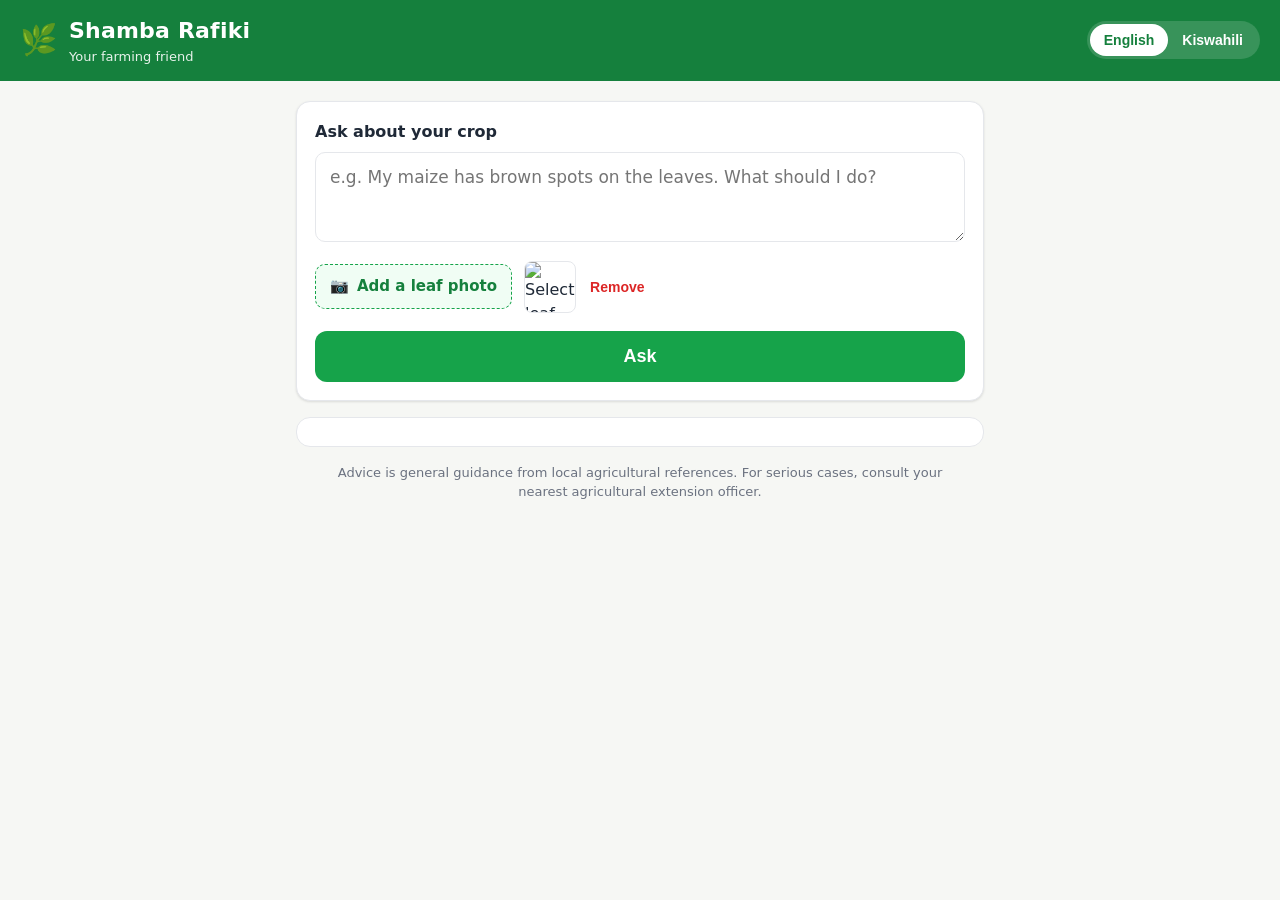
==== frontend/index.html @ a4b56482 "Shamba Rafiki: offline agricultural advisory (RAG + vision) for ADTC 2026" ====
<!DOCTYPE html>
<html lang="en">
  <head>
    <meta charset="utf-8" />
    <meta name="viewport" content="width=device-width, initial-scale=1, viewport-fit=cover" />
    <title>Shamba Rafiki</title>
    <meta
      name="description"
      content="Offline agricultural advice for smallholder farmers."
    />
    <link rel="stylesheet" href="styles.css" />
  </head>
  <body>
    <!--
      Kiosk UI for Shamba Rafiki (Phase 4). A single static page served
      offline by the FastAPI backend at /app. Text questions go to /chat;
      a leaf photo (with optional text) goes to /classify. All UI strings
      carry data-en / data-sw so the language toggle can switch them
      without a reload; the toggle also sets the language sent to the API.
      Behaviour lives in app.js.
    -->
    <header class="topbar">
      <div class="brand">
        <span class="leaf" aria-hidden="true">🌿</span>
        <div>
          <h1>Shamba Rafiki</h1>
          <p class="tagline" data-en="Your farming friend" data-sw="Rafiki wako wa kilimo">
            Your farming friend
          </p>
        </div>
      </div>

      <div class="lang-toggle" role="group" aria-label="Language">
        <button type="button" class="lang-btn is-active" data-lang="en">English</button>
        <button type="button" class="lang-btn" data-lang="sw">Kiswahili</button>
      </div>
    </header>

    <main class="wrap">
      <!-- Ask card -->
      <section class="card ask-card">
        <label
          for="question"
          class="field-label"
          data-en="Ask about your crop"
          data-sw="Uliza kuhusu zao lako"
          >Ask about your crop</label
        >
        <textarea
          id="question"
          class="question-input"
          rows="3"
          data-ph-en="e.g. My maize has brown spots on the leaves. What should I do?"
          data-ph-sw="mf. Mahindi yangu yana madoa ya kahawia kwenye majani. Nifanye nini?"
          placeholder="e.g. My maize has brown spots on the leaves. What should I do?"
        ></textarea>

        <div class="photo-row">
          <label class="photo-btn" for="photo">
            <span aria-hidden="true">📷</span>
            <span data-en="Add a leaf photo" data-sw="Ongeza picha ya jani">Add a leaf photo</span>
          </label>
          <input id="photo" type="file" accept="image/png,image/jpeg" hidden />
          <div id="photo-preview" class="photo-preview" hidden>
            <img id="photo-thumb" alt="Selected leaf photo" />
            <button
              type="button"
              id="photo-clear"
              class="photo-clear"
              aria-label="Remove photo"
              data-en="Remove"
              data-sw="Ondoa"
            >
              Remove
            </button>
          </div>
        </div>

        <button id="ask" type="button" class="ask-btn" data-en="Ask" data-sw="Uliza">Ask</button>
      </section>

      <!-- Status / loading -->
      <div id="status" class="status" hidden aria-live="polite"></div>

      <!-- Answer card -->
      <section id="answer-card" class="card answer-card" hidden>
        <div class="answer-head">
          <h2 data-en="Advice" data-sw="Ushauri">Advice</h2>
          <span id="confidence" class="badge" hidden></span>
        </div>

        <!-- Classification summary (only for photo questions) -->
        <div id="classification" class="classification" hidden></div>

        <p id="answer" class="answer-text"></p>

        <!-- Sources -->
        <div id="sources-wrap" class="sources" hidden>
          <h3 data-en="Based on" data-sw="Imetokana na">Based on</h3>
          <ul id="sources"></ul>
        </div>
      </section>

      <p
        class="disclaimer"
        data-en="Advice is general guidance from local agricultural references. For serious cases, consult your nearest agricultural extension officer."
        data-sw="Ushauri ni mwongozo wa jumla kutoka vyanzo vya kilimo vya eneo lako. Kwa hali mbaya, wasiliana na afisa wa ugani wa kilimo aliye karibu."
      >
        Advice is general guidance from local agricultural references. For serious cases, consult
        your nearest agricultural extension officer.
      </p>
    </main>

    <script src="app.js" defer></script>
  </body>
</html>
---- frontend/styles.css ----
/*
  Shamba Rafiki kiosk UI (Phase 4).
  Deliberately dependency-free (no framework, no web fonts) so the page
  loads instantly and fully offline on the 8 GB kiosk. Large touch
  targets and high contrast for a shared, possibly-outdoor screen.
*/

:root {
  --green-900: #14532d;
  --green-700: #15803d;
  --green-600: #16a34a;
  --green-50: #f0fdf4;
  --amber-500: #d97706;
  --red-600: #dc2626;
  --ink: #1f2937;
  --muted: #6b7280;
  --line: #e5e7eb;
  --card: #ffffff;
  --bg: #f6f7f4;
  --radius: 14px;
  --shadow: 0 1px 3px rgba(0, 0, 0, 0.08), 0 1px 2px rgba(0, 0, 0, 0.04);
}

* {
  box-sizing: border-box;
}

html,
body {
  margin: 0;
  padding: 0;
}

body {
  font-family: system-ui, -apple-system, "Segoe UI", Roboto, sans-serif;
  color: var(--ink);
  background: var(--bg);
  line-height: 1.5;
  -webkit-text-size-adjust: 100%;
}

/* ---- Top bar ---- */
.topbar {
  display: flex;
  align-items: center;
  justify-content: space-between;
  gap: 12px;
  padding: 14px 20px;
  background: var(--green-700);
  color: #fff;
  position: sticky;
  top: 0;
  z-index: 10;
}

.brand {
  display: flex;
  align-items: center;
  gap: 12px;
}

.brand .leaf {
  font-size: 30px;
  line-height: 1;
}

.topbar h1 {
  margin: 0;
  font-size: 22px;
  font-weight: 700;
  letter-spacing: 0.2px;
}

.tagline {
  margin: 0;
  font-size: 13px;
  opacity: 0.9;
}

.lang-toggle {
  display: inline-flex;
  background: rgba(255, 255, 255, 0.15);
  border-radius: 999px;
  padding: 3px;
}

.lang-btn {
  border: 0;
  background: transparent;
  color: #fff;
  padding: 8px 14px;
  border-radius: 999px;
  font-size: 14px;
  font-weight: 600;
  cursor: pointer;
}

.lang-btn.is-active {
  background: #fff;
  color: var(--green-700);
}

/* ---- Layout ---- */
.wrap {
  max-width: 720px;
  margin: 0 auto;
  padding: 20px 16px 48px;
}

.card {
  background: var(--card);
  border: 1px solid var(--line);
  border-radius: var(--radius);
  box-shadow: var(--shadow);
  padding: 18px;
  margin-bottom: 16px;
}

.field-label {
  display: block;
  font-weight: 700;
  font-size: 16px;
  margin-bottom: 8px;
}

.question-input {
  width: 100%;
  border: 1px solid var(--line);
  border-radius: 10px;
  padding: 14px;
  font-size: 17px;
  font-family: inherit;
  resize: vertical;
  min-height: 84px;
}

.question-input:focus {
  outline: 2px solid var(--green-600);
  border-color: var(--green-600);
}

/* ---- Photo ---- */
.photo-row {
  display: flex;
  align-items: center;
  gap: 12px;
  margin: 12px 0 4px;
  flex-wrap: wrap;
}

.photo-btn {
  display: inline-flex;
  align-items: center;
  gap: 8px;
  border: 1.5px dashed var(--green-600);
  color: var(--green-700);
  background: var(--green-50);
  padding: 10px 14px;
  border-radius: 10px;
  font-weight: 600;
  font-size: 15px;
  cursor: pointer;
}

.photo-preview {
  display: inline-flex;
  align-items: center;
  gap: 8px;
}

.photo-preview img {
  width: 52px;
  height: 52px;
  object-fit: cover;
  border-radius: 8px;
  border: 1px solid var(--line);
}

.photo-clear {
  border: 0;
  background: transparent;
  color: var(--red-600);
  font-weight: 600;
  cursor: pointer;
  font-size: 14px;
}

/* ---- Ask button ---- */
.ask-btn {
  margin-top: 14px;
  width: 100%;
  border: 0;
  background: var(--green-600);
  color: #fff;
  font-size: 18px;
  font-weight: 700;
  padding: 15px;
  border-radius: 12px;
  cursor: pointer;
  transition: background 0.15s ease;
}

.ask-btn:hover {
  background: var(--green-700);
}

.ask-btn:disabled {
  background: #9ca3af;
  cursor: progress;
}

/* ---- Status ---- */
.status {
  display: flex;
  align-items: center;
  gap: 10px;
  padding: 14px 18px;
  margin-bottom: 16px;
  border-radius: var(--radius);
  background: #fff;
  border: 1px solid var(--line);
  font-weight: 600;
  color: var(--muted);
}

.status.is-error {
  border-color: #fecaca;
  background: #fef2f2;
  color: var(--red-600);
}

.spinner {
  width: 18px;
  height: 18px;
  border: 3px solid var(--line);
  border-top-color: var(--green-600);
  border-radius: 50%;
  animation: spin 0.8s linear infinite;
}

@keyframes spin {
  to {
    transform: rotate(360deg);
  }
}

/* ---- Answer ---- */
.answer-head {
  display: flex;
  align-items: center;
  justify-content: space-between;
  gap: 10px;
  margin-bottom: 8px;
}

.answer-head h2 {
  margin: 0;
  font-size: 19px;
  color: var(--green-900);
}

.answer-text {
  font-size: 17px;
  white-space: pre-wrap;
  margin: 8px 0 0;
}

.badge {
  font-size: 12px;
  font-weight: 700;
  text-transform: uppercase;
  letter-spacing: 0.4px;
  padding: 4px 10px;
  border-radius: 999px;
  color: #fff;
  background: var(--muted);
}

.badge.is-high {
  background: var(--green-600);
}
.badge.is-medium {
  background: var(--amber-500);
}
.badge.is-low {
  background: var(--red-600);
}

/* ---- Classification ---- */
.classification {
  background: var(--green-50);
  border: 1px solid #bbf7d0;
  border-radius: 10px;
  padding: 12px 14px;
  margin-bottom: 12px;
  font-size: 15px;
}

.classification .dx {
  font-weight: 700;
  color: var(--green-900);
}

.classification .alts {
  color: var(--muted);
  font-size: 13px;
  margin-top: 4px;
}

/* ---- Sources ---- */
.sources {
  margin-top: 16px;
  border-top: 1px solid var(--line);
  padding-top: 12px;
}

.sources h3 {
  margin: 0 0 8px;
  font-size: 14px;
  text-transform: uppercase;
  letter-spacing: 0.4px;
  color: var(--muted);
}

.sources ul {
  margin: 0;
  padding: 0;
  list-style: none;
  display: grid;
  gap: 6px;
}

.sources li {
  font-size: 14px;
  color: var(--ink);
  background: #fafafa;
  border: 1px solid var(--line);
  border-radius: 8px;
  padding: 8px 10px;
}

.sources .score {
  color: var(--muted);
  font-size: 12px;
}

/* ---- Disclaimer ---- */
.disclaimer {
  font-size: 13px;
  color: var(--muted);
  text-align: center;
  margin: 8px auto 0;
  max-width: 620px;
}

@media (max-width: 480px) {
  .topbar h1 {
    font-size: 19px;
  }
  .tagline {
    display: none;
  }
}
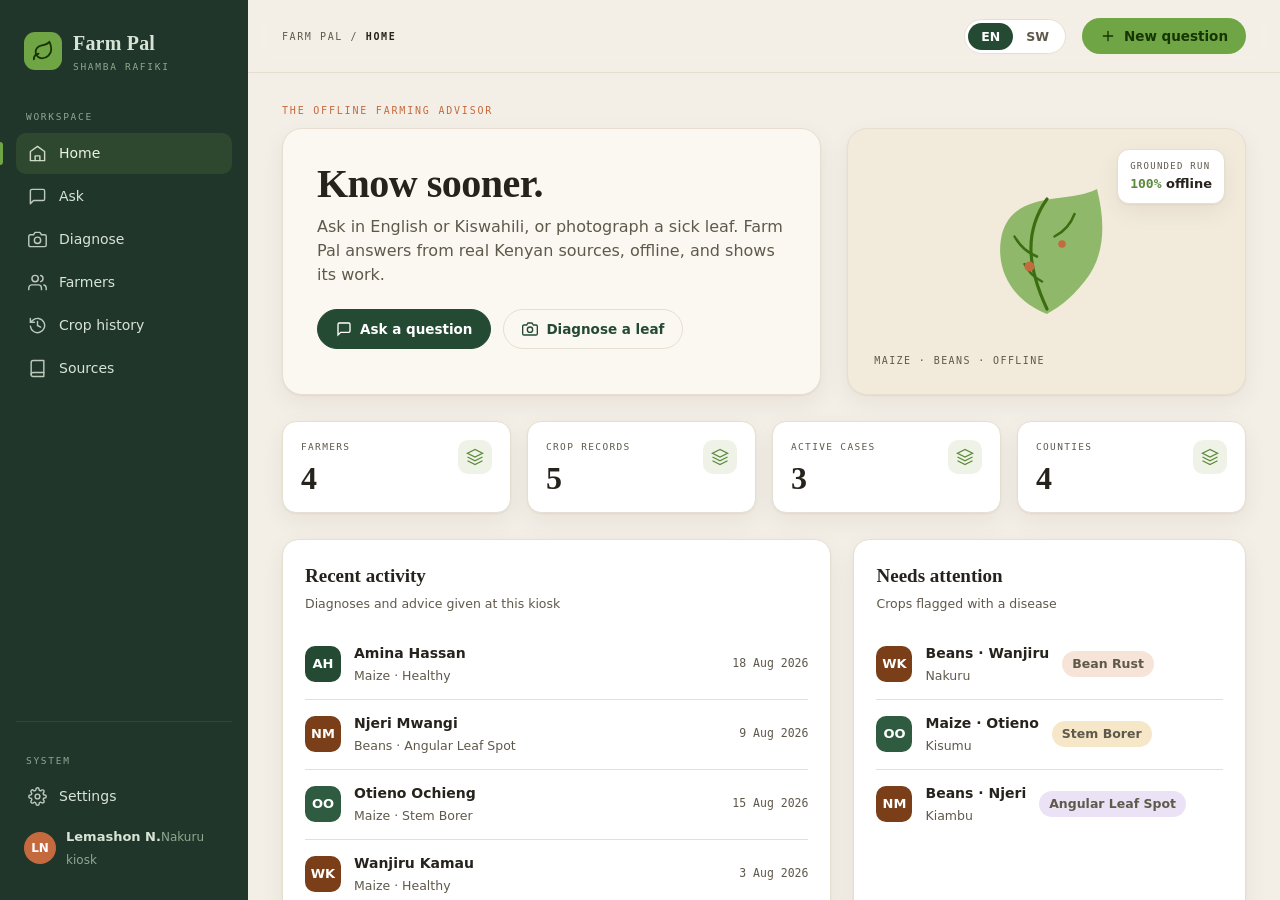
==== commit c701a0f2: "Farm Pal: modern kiosk UI, offline Swahili translation, fixes, report and metadata" ====
--- a/frontend/index.html
+++ b/frontend/index.html
@@ -1,116 +1,225 @@
 <!DOCTYPE html>
 <html lang="en">
-  <head>
-    <meta charset="utf-8" />
-    <meta name="viewport" content="width=device-width, initial-scale=1, viewport-fit=cover" />
-    <title>Shamba Rafiki</title>
-    <meta
-      name="description"
-      content="Offline agricultural advice for smallholder farmers."
-    />
-    <link rel="stylesheet" href="styles.css" />
-  </head>
-  <body>
-    <!--
-      Kiosk UI for Shamba Rafiki (Phase 4). A single static page served
-      offline by the FastAPI backend at /app. Text questions go to /chat;
-      a leaf photo (with optional text) goes to /classify. All UI strings
-      carry data-en / data-sw so the language toggle can switch them
-      without a reload; the toggle also sets the language sent to the API.
-      Behaviour lives in app.js.
-    -->
-    <header class="topbar">
-      <div class="brand">
-        <span class="leaf" aria-hidden="true">🌿</span>
+<head>
+<meta charset="utf-8" />
+<meta name="viewport" content="width=device-width, initial-scale=1" />
+<title>Farm Pal</title>
+<link rel="stylesheet" href="styles.css" />
+</head>
+<body>
+<div class="app">
+  <aside class="side">
+    <div class="brand">
+      <div class="logo"><svg viewBox="0 0 24 24" fill="none" stroke="#173404" stroke-width="2" stroke-linecap="round" stroke-linejoin="round"><path d="M11 20A7 7 0 0 1 9.8 6.1C15.5 5 17 4.48 19 2c1 2 2 4.18 2 8 0 5.5-4.78 10-10 10Z"/><path d="M2 21c0-3 1.85-5.36 5.08-6"/></svg></div>
+      <div><b>Farm Pal</b><small>Shamba Rafiki</small></div>
+    </div>
+    <div class="nav-label" data-en="Workspace" data-sw="Eneo kazi">Workspace</div>
+    <nav class="nav" id="nav">
+      <a data-page="home" class="active"><svg viewBox="0 0 24 24" fill="none" stroke="currentColor" stroke-width="1.8" stroke-linecap="round" stroke-linejoin="round"><path d="M3 9.5 12 3l9 6.5V21H3z"/><path d="M9 21v-6h6v6"/></svg><span data-en="Home" data-sw="Nyumbani">Home</span></a>
+      <a data-page="ask"><svg viewBox="0 0 24 24" fill="none" stroke="currentColor" stroke-width="1.8" stroke-linecap="round" stroke-linejoin="round"><path d="M21 15a2 2 0 0 1-2 2H7l-4 4V5a2 2 0 0 1 2-2h14a2 2 0 0 1 2 2z"/></svg><span data-en="Ask" data-sw="Uliza">Ask</span></a>
+      <a data-page="diagnose"><svg viewBox="0 0 24 24" fill="none" stroke="currentColor" stroke-width="1.8" stroke-linecap="round" stroke-linejoin="round"><path d="M23 19a2 2 0 0 1-2 2H3a2 2 0 0 1-2-2V8a2 2 0 0 1 2-2h4l2-3h6l2 3h4a2 2 0 0 1 2 2z"/><circle cx="12" cy="13" r="4"/></svg><span data-en="Diagnose" data-sw="Tambua">Diagnose</span></a>
+      <a data-page="farmers"><svg viewBox="0 0 24 24" fill="none" stroke="currentColor" stroke-width="1.8" stroke-linecap="round" stroke-linejoin="round"><path d="M17 21v-2a4 4 0 0 0-4-4H5a4 4 0 0 0-4 4v2"/><circle cx="9" cy="7" r="4"/><path d="M23 21v-2a4 4 0 0 0-3-3.87M16 3.13a4 4 0 0 1 0 7.75"/></svg><span data-en="Farmers" data-sw="Wakulima">Farmers</span></a>
+      <a data-page="history"><svg viewBox="0 0 24 24" fill="none" stroke="currentColor" stroke-width="1.8" stroke-linecap="round" stroke-linejoin="round"><path d="M3 3v5h5"/><path d="M3.05 13A9 9 0 1 0 6 5.3L3 8"/><path d="M12 7v5l4 2"/></svg><span data-en="Crop history" data-sw="Historia ya mazao">Crop history</span></a>
+      <a data-page="sources"><svg viewBox="0 0 24 24" fill="none" stroke="currentColor" stroke-width="1.8" stroke-linecap="round" stroke-linejoin="round"><path d="M4 19.5A2.5 2.5 0 0 1 6.5 17H20"/><path d="M6.5 2H20v20H6.5A2.5 2.5 0 0 1 4 19.5v-15A2.5 2.5 0 0 1 6.5 2z"/></svg><span data-en="Sources" data-sw="Marejeo">Sources</span></a>
+    </nav>
+    <div class="side-foot">
+      <div class="nav-label" data-en="System" data-sw="Mfumo">System</div>
+      <nav class="nav">
+        <a data-page="settings"><svg viewBox="0 0 24 24" fill="none" stroke="currentColor" stroke-width="1.8" stroke-linecap="round" stroke-linejoin="round"><circle cx="12" cy="12" r="3"/><path d="M19.4 15a1.65 1.65 0 0 0 .33 1.82l.06.06a2 2 0 1 1-2.83 2.83l-.06-.06a1.65 1.65 0 0 0-1.82-.33 1.65 1.65 0 0 0-1 1.51V21a2 2 0 0 1-4 0v-.09A1.65 1.65 0 0 0 9 19.4a1.65 1.65 0 0 0-1.82.33l-.06.06a2 2 0 1 1-2.83-2.83l.06-.06a1.65 1.65 0 0 0 .33-1.82 1.65 1.65 0 0 0-1.51-1H3a2 2 0 0 1 0-4h.09A1.65 1.65 0 0 0 4.6 9a1.65 1.65 0 0 0-.33-1.82l-.06-.06a2 2 0 1 1 2.83-2.83l.06.06a1.65 1.65 0 0 0 1.82.33H9a1.65 1.65 0 0 0 1-1.51V3a2 2 0 0 1 4 0v.09a1.65 1.65 0 0 0 1 1.51 1.65 1.65 0 0 0 1.82-.33l.06-.06a2 2 0 1 1 2.83 2.83l-.06.06a1.65 1.65 0 0 0-.33 1.82V9a1.65 1.65 0 0 0 1.51 1H21a2 2 0 0 1 0 4h-.09a1.65 1.65 0 0 0-1.51 1z"/></svg><span data-en="Settings" data-sw="Mipangilio">Settings</span></a>
+      </nav>
+      <div class="userchip"><div class="av">LN</div><div><b style="font-size:13px">Lemashon N.</b><small>Nakuru kiosk</small></div></div>
+    </div>
+  </aside>
+
+  <main class="main">
+    <div class="topbar">
+      <div class="crumb">Farm Pal / <b id="crumb" data-en="Home" data-sw="Nyumbani">Home</b></div>
+      <div class="langtog">
+        <button class="lang-btn is-active" data-lang="en">EN</button>
+        <button class="lang-btn" data-lang="sw">SW</button>
+      </div>
+      <button class="cta" data-go="ask"><svg viewBox="0 0 24 24" fill="none" stroke="currentColor" stroke-width="2" stroke-linecap="round"><path d="M12 5v14M5 12h14"/></svg><span data-en="New question" data-sw="Swali jipya">New question</span></button>
+    </div>
+
+    <!-- HOME -->
+    <section class="page" data-p="home">
+      <p class="eyebrow" data-en="The offline farming advisor" data-sw="Mshauri wa kilimo asiye na mtandao">The offline farming advisor</p>
+      <div class="hero">
+        <div class="hero-card">
+          <h1 class="disp" data-en="Know sooner." data-sw="Jua mapema.">Know sooner.</h1>
+          <p class="sub" data-en="Ask in English or Kiswahili, or photograph a sick leaf. Farm Pal answers from real Kenyan sources, offline, and shows its work." data-sw="Uliza kwa Kiingereza au Kiswahili, au piga picha ya jani lenye ugonjwa. Farm Pal hujibu kutoka vyanzo halisi vya Kenya, bila mtandao.">Ask in English or Kiswahili, or photograph a sick leaf. Farm Pal answers from real Kenyan sources, offline, and shows its work.</p>
+          <div class="hero-actions">
+            <button class="btn" data-go="ask"><svg viewBox="0 0 24 24" fill="none" stroke="currentColor" stroke-width="2" stroke-linecap="round"><path d="M21 15a2 2 0 0 1-2 2H7l-4 4V5a2 2 0 0 1 2-2h14a2 2 0 0 1 2 2z"/></svg><span data-en="Ask a question" data-sw="Uliza swali">Ask a question</span></button>
+            <button class="btn ghost" data-go="diagnose"><svg viewBox="0 0 24 24" fill="none" stroke="currentColor" stroke-width="2" stroke-linecap="round"><path d="M23 19a2 2 0 0 1-2 2H3a2 2 0 0 1-2-2V8a2 2 0 0 1 2-2h4l2-3h6l2 3h4a2 2 0 0 1 2 2z"/><circle cx="12" cy="13" r="4"/></svg><span data-en="Diagnose a leaf" data-sw="Tambua jani">Diagnose a leaf</span></button>
+          </div>
+        </div>
+        <div class="hero-visual">
+          <div class="leaf-badge"><div class="k" data-en="Grounded run" data-sw="Jibu lenye vyanzo">Grounded run</div><div class="v"><span class="pass">100%</span> offline</div></div>
+          <div class="leafart">
+            <svg viewBox="0 0 120 120" fill="none"><path d="M60 108C30 96 18 70 24 44 34 8 78 20 100 8c6 24 8 52-10 74-12 15-20 20-30 26Z" fill="#8FB86A"/><path d="M60 104C46 74 40 44 60 16" stroke="#3B6D11" stroke-width="2.5" stroke-linecap="round"/><path d="M52 62c-8-3-14-9-18-16M66 46c8-4 13-10 16-18M56 82c-6-3-11-8-14-14" stroke="#3B6D11" stroke-width="2" stroke-linecap="round"/><circle cx="46" cy="70" r="4" fill="#C56A3E"/><circle cx="72" cy="52" r="3" fill="#C56A3E"/></svg>
+          </div>
+          <div style="font-family:var(--mono);font-size:10px;letter-spacing:.14em;text-transform:uppercase;color:var(--ink-soft)">Maize · beans · offline</div>
+        </div>
+      </div>
+
+      <div class="stats" id="stats"></div>
+
+      <div class="grid2">
+        <div class="panelcard">
+          <h3 data-en="Recent activity" data-sw="Shughuli za hivi karibuni">Recent activity</h3>
+          <p class="meta" data-en="Diagnoses and advice given at this kiosk" data-sw="Utambuzi na ushauri uliotolewa hapa">Diagnoses and advice given at this kiosk</p>
+          <div class="feed" id="feed"></div>
+        </div>
+        <div class="panelcard">
+          <h3 data-en="Needs attention" data-sw="Zinahitaji hatua">Needs attention</h3>
+          <p class="meta" data-en="Crops flagged with a disease" data-sw="Mazao yenye ugonjwa">Crops flagged with a disease</p>
+          <div class="feed" id="attn"></div>
+        </div>
+      </div>
+    </section>
+
+    <!-- ASK -->
+    <section class="page" data-p="ask" hidden>
+      <p class="eyebrow" data-en="Ask Farm Pal" data-sw="Uliza Farm Pal">Ask Farm Pal</p>
+      <h1 class="disp" data-en="What's troubling your crop?" data-sw="Ni nini kinachosumbua zao lako?">What's troubling your crop?</h1>
+      <p class="sub" data-en="Type a question. Every answer is drawn from local reference material and cites its sources." data-sw="Andika swali. Kila jibu hutoka kwenye marejeo ya eneo na huonyesha vyanzo vyake.">Type a question. Every answer is drawn from local reference material and cites its sources.</p>
+      <div class="ask-wrap">
+        <div class="composer">
+          <textarea id="q" data-ph-en="e.g. How do I control stem borer in my maize without expensive pesticides?" data-ph-sw="mf. Ninawezaje kudhibiti wadudu wanaotoboa shina la mahindi?" placeholder="e.g. How do I control stem borer in my maize without expensive pesticides?"></textarea>
+          <div class="bar">
+            <button class="chip" data-fill="How do I control stem borer in my maize without expensive pesticides?"><svg viewBox="0 0 24 24" fill="none" stroke="currentColor" stroke-width="2"><path d="M12 2 2 7l10 5 10-5z"/></svg>Stem borer</button>
+            <button class="chip" data-fill="How do I control rust on my beans?"><svg viewBox="0 0 24 24" fill="none" stroke="currentColor" stroke-width="2"><circle cx="12" cy="12" r="9"/></svg>Bean rust</button>
+            <button class="chip" data-fill="How do I manage armyworm attacking my maize?"><svg viewBox="0 0 24 24" fill="none" stroke="currentColor" stroke-width="2"><path d="M8 2v4M16 2v4M3 10h18"/></svg>Armyworm</button>
+            <button class="btn" style="margin-left:auto" id="askbtn"><svg viewBox="0 0 24 24" fill="none" stroke="currentColor" stroke-width="2" stroke-linecap="round"><path d="M22 2 11 13M22 2l-7 20-4-9-9-4z"/></svg><span data-en="Ask" data-sw="Uliza">Ask</span></button>
+          </div>
+        </div>
+        <div class="status" id="askStatus" hidden></div>
+        <div class="answer" id="ans" hidden>
+          <div class="head"><span class="badge" id="ansConf" hidden></span><span class="t" data-en="Grounded advice" data-sw="Ushauri wenye vyanzo">Grounded advice</span></div>
+          <div class="body" id="ansbody"></div>
+          <div class="caveat" id="ansCaveat" hidden><svg viewBox="0 0 24 24" fill="none" stroke="currentColor" stroke-width="2"><path d="M10.29 3.86 1.82 18a2 2 0 0 0 1.71 3h16.94a2 2 0 0 0 1.71-3L13.71 3.86a2 2 0 0 0-3.42 0z"/><path d="M12 9v4M12 17h.01"/></svg><span data-en="Confirm with a local extension officer before using any product." data-sw="Thibitisha na afisa wa ugani kabla ya kutumia dawa yoyote.">Confirm with a local extension officer before using any product.</span></div>
+          <div class="sources" id="srcWrap" hidden>
+            <div class="lab" data-en="Based on" data-sw="Kutoka">Based on</div>
+            <div id="srcList"></div>
+          </div>
+        </div>
+      </div>
+    </section>
+
+    <!-- DIAGNOSE -->
+    <section class="page" data-p="diagnose" hidden>
+      <p class="eyebrow" data-en="Photo diagnosis" data-sw="Utambuzi wa picha">Photo diagnosis</p>
+      <h1 class="disp" data-en="Show me the leaf." data-sw="Nionyeshe jani.">Show me the leaf.</h1>
+      <p class="sub" data-en="Upload a photo of an affected leaf. The vision model names the crop and disease, then pulls the matching guidance." data-sw="Pakia picha ya jani lililoathirika. Modeli hutambua zao na ugonjwa, kisha hutoa mwongozo.">Upload a photo of an affected leaf. The vision model names the crop and disease, then pulls the matching guidance.</p>
+      <div class="diag">
         <div>
-          <h1>Shamba Rafiki</h1>
-          <p class="tagline" data-en="Your farming friend" data-sw="Rafiki wako wa kilimo">
-            Your farming friend
-          </p>
-        </div>
-      </div>
-
-      <div class="lang-toggle" role="group" aria-label="Language">
-        <button type="button" class="lang-btn is-active" data-lang="en">English</button>
-        <button type="button" class="lang-btn" data-lang="sw">Kiswahili</button>
-      </div>
-    </header>
-
-    <main class="wrap">
-      <!-- Ask card -->
-      <section class="card ask-card">
-        <label
-          for="question"
-          class="field-label"
-          data-en="Ask about your crop"
-          data-sw="Uliza kuhusu zao lako"
-          >Ask about your crop</label
-        >
-        <textarea
-          id="question"
-          class="question-input"
-          rows="3"
-          data-ph-en="e.g. My maize has brown spots on the leaves. What should I do?"
-          data-ph-sw="mf. Mahindi yangu yana madoa ya kahawia kwenye majani. Nifanye nini?"
-          placeholder="e.g. My maize has brown spots on the leaves. What should I do?"
-        ></textarea>
-
-        <div class="photo-row">
-          <label class="photo-btn" for="photo">
-            <span aria-hidden="true">📷</span>
-            <span data-en="Add a leaf photo" data-sw="Ongeza picha ya jani">Add a leaf photo</span>
-          </label>
-          <input id="photo" type="file" accept="image/png,image/jpeg" hidden />
-          <div id="photo-preview" class="photo-preview" hidden>
-            <img id="photo-thumb" alt="Selected leaf photo" />
-            <button
-              type="button"
-              id="photo-clear"
-              class="photo-clear"
-              aria-label="Remove photo"
-              data-en="Remove"
-              data-sw="Ondoa"
-            >
-              Remove
-            </button>
-          </div>
-        </div>
-
-        <button id="ask" type="button" class="ask-btn" data-en="Ask" data-sw="Uliza">Ask</button>
-      </section>
-
-      <!-- Status / loading -->
-      <div id="status" class="status" hidden aria-live="polite"></div>
-
-      <!-- Answer card -->
-      <section id="answer-card" class="card answer-card" hidden>
-        <div class="answer-head">
-          <h2 data-en="Advice" data-sw="Ushauri">Advice</h2>
-          <span id="confidence" class="badge" hidden></span>
-        </div>
-
-        <!-- Classification summary (only for photo questions) -->
-        <div id="classification" class="classification" hidden></div>
-
-        <p id="answer" class="answer-text"></p>
-
-        <!-- Sources -->
-        <div id="sources-wrap" class="sources" hidden>
-          <h3 data-en="Based on" data-sw="Imetokana na">Based on</h3>
-          <ul id="sources"></ul>
-        </div>
-      </section>
-
-      <p
-        class="disclaimer"
-        data-en="Advice is general guidance from local agricultural references. For serious cases, consult your nearest agricultural extension officer."
-        data-sw="Ushauri ni mwongozo wa jumla kutoka vyanzo vya kilimo vya eneo lako. Kwa hali mbaya, wasiliana na afisa wa ugani wa kilimo aliye karibu."
-      >
-        Advice is general guidance from local agricultural references. For serious cases, consult
-        your nearest agricultural extension officer.
-      </p>
-    </main>
-
-    <script src="app.js" defer></script>
-  </body>
+          <div class="drop" id="drop">
+            <div class="ico"><svg viewBox="0 0 24 24" fill="none" stroke="currentColor" stroke-width="1.8" stroke-linecap="round" stroke-linejoin="round"><path d="M21 15v4a2 2 0 0 1-2 2H5a2 2 0 0 1-2-2v-4"/><path d="M17 8l-5-5-5 5M12 3v12"/></svg></div>
+            <b data-en="Drop a leaf photo" data-sw="Weka picha ya jani">Drop a leaf photo</b>
+            <p data-en="or tap to use the kiosk camera" data-sw="au gusa kutumia kamera">or tap to use the kiosk camera</p>
+          </div>
+          <input type="file" id="photo" accept="image/*" hidden />
+          <button class="btn" style="width:100%;margin-top:14px;justify-content:center" id="analyze"><svg viewBox="0 0 24 24" fill="none" stroke="currentColor" stroke-width="2"><circle cx="11" cy="11" r="8"/><path d="m21 21-4.3-4.3"/></svg><span data-en="Analyze photo" data-sw="Chambua picha">Analyze photo</span></button>
+          <div class="status" id="dxStatus" hidden></div>
+        </div>
+        <div class="dx dim" id="dx">
+          <div class="top"><span class="big" data-en="Awaiting photo" data-sw="Inasubiri picha">Awaiting photo</span></div>
+          <div class="rows" id="dxRows">
+            <div class="r"><span class="k" data-en="Crop" data-sw="Zao">Crop</span><span>—</span></div>
+            <div class="r"><span class="k" data-en="Condition" data-sw="Hali">Condition</span><span>—</span></div>
+            <div class="r"><span class="k" data-en="Confidence" data-sw="Uhakika">Confidence</span><div class="conf-meter"><i id="cbar"></i></div></div>
+          </div>
+        </div>
+      </div>
+    </section>
+
+    <!-- FARMERS -->
+    <section class="page" data-p="farmers" hidden>
+      <p class="eyebrow" data-en="Farmer profiles" data-sw="Wasifu wa wakulima">Farmer profiles</p>
+      <h1 class="disp" data-en="The farmers you serve." data-sw="Wakulima unaowahudumia.">The farmers you serve.</h1>
+      <p class="sub" data-en="Each profile keeps a farmer's crops, growth stages, diagnoses, and the next action to take." data-sw="Kila wasifu huhifadhi mazao, hatua za ukuaji, utambuzi, na hatua inayofuata.">Each profile keeps a farmer's crops, growth stages, diagnoses, and the next action to take.</p>
+      <div style="margin:0 0 20px"><button class="btn" id="addFarmer"><svg viewBox="0 0 24 24" fill="none" stroke="currentColor" stroke-width="2" stroke-linecap="round"><path d="M12 5v14M5 12h14"/></svg><span data-en="New farmer" data-sw="Mkulima mpya">New farmer</span></button></div>
+      <div class="farmgrid" id="farmgrid"></div>
+    </section>
+
+    <!-- PROFILE -->
+    <section class="page" data-p="profile" hidden>
+      <button class="backlink" data-go="farmers"><svg viewBox="0 0 24 24" fill="none" stroke="currentColor" stroke-width="2"><path d="M19 12H5M12 19l-7-7 7-7"/></svg><span data-en="All farmers" data-sw="Wakulima wote">All farmers</span></button>
+      <div id="profbody"></div>
+    </section>
+
+    <!-- CROP HISTORY -->
+    <section class="page" data-p="history" hidden>
+      <p class="eyebrow" data-en="Crop history" data-sw="Historia ya mazao">Crop history</p>
+      <h1 class="disp" data-en="Every crop, every stage." data-sw="Kila zao, kila hatua.">Every crop, every stage.</h1>
+      <p class="sub" data-en="A running record across all farmers: crop, growth stage, disease found, and the guidance given." data-sw="Rekodi ya mazao yote: zao, hatua, ugonjwa, na mwongozo uliotolewa.">A running record across all farmers: crop, growth stage, disease found, and the guidance given.</p>
+      <div id="allhistory"></div>
+    </section>
+
+    <!-- SOURCES -->
+    <section class="page" data-p="sources" hidden>
+      <p class="eyebrow" data-en="Reference corpus" data-sw="Marejeo">Reference corpus</p>
+      <h1 class="disp" data-en="Where answers come from." data-sw="Majibu yanatoka wapi.">Where answers come from.</h1>
+      <p class="sub" data-en="Farm Pal only answers from these local Kenyan documents. Nothing is invented." data-sw="Farm Pal hujibu tu kutoka nyaraka hizi za Kenya. Hakuna kinachobuniwa.">Farm Pal only answers from these local Kenyan documents. Nothing is invented.</p>
+      <div class="doclist" id="doclist"></div>
+    </section>
+
+    <!-- SETTINGS -->
+    <section class="page" data-p="settings" hidden>
+      <p class="eyebrow" data-en="Settings" data-sw="Mipangilio">Settings</p>
+      <h1 class="disp" data-en="Kiosk settings." data-sw="Mipangilio ya kiosk.">Kiosk settings.</h1>
+      <p class="sub" data-en="Language, model, and corpus status for this device." data-sw="Lugha, modeli, na hali ya marejeo ya kifaa hiki.">Language, model, and corpus status for this device.</p>
+      <div class="panelcard" style="max-width:520px">
+        <div class="feed">
+          <div class="row"><div class="av" style="background:var(--green)">EN</div><div><b data-en="Default language" data-sw="Lugha chaguo-msingi">Default language</b><span>English · Kiswahili</span></div><span class="when">EN/SW</span></div>
+          <div class="row"><div class="av" style="background:var(--clay)">AI</div><div><b data-en="Model" data-sw="Modeli">Model</b><span>Llama 3.2 1B · offline</span></div><span class="when">1.4 GB</span></div>
+          <div class="row"><div class="av" style="background:var(--leaf)">DB</div><div><b data-en="Corpus" data-sw="Marejeo">Corpus</b><span>KALRO · Infonet · beans + maize</span></div><span class="when">local</span></div>
+        </div>
+      </div>
+    </section>
+  </main>
+</div>
+
+<!-- Save / add record modal -->
+<div class="modal" id="modal" hidden>
+  <div class="sheet">
+    <h3 id="modalTitle" data-en="Save to farmer profile" data-sw="Hifadhi kwa mkulima">Save to farmer profile</h3>
+    <p class="sub" id="modalSub" data-en="Attach this diagnosis to a farmer's crop history." data-sw="Ambatanisha utambuzi huu kwenye historia ya mkulima.">Attach this diagnosis to a farmer's crop history.</p>
+    <div class="field" id="fldFarmer">
+      <label data-en="Farmer" data-sw="Mkulima">Farmer</label>
+      <select id="mFarmer"></select>
+    </div>
+    <div class="field" id="fldName" hidden>
+      <label data-en="Farmer name" data-sw="Jina la mkulima">Farmer name</label>
+      <input id="mName" placeholder="Wanjiru Kamau" />
+    </div>
+    <div class="field" id="fldCounty" hidden>
+      <label data-en="County" data-sw="Kaunti">County</label>
+      <input id="mCounty" placeholder="Nakuru" />
+    </div>
+    <div class="field" id="fldCrop">
+      <label data-en="Crop" data-sw="Zao">Crop</label>
+      <select id="mCrop"><option>Maize</option><option>Beans</option></select>
+    </div>
+    <div class="field">
+      <label data-en="Growth stage" data-sw="Hatua ya ukuaji">Growth stage</label>
+      <select id="mStage"><option>Germinating</option><option>Vegetative</option><option>Whorl</option><option>Flowering</option><option>Pod fill</option><option>Ripe for harvest</option></select>
+    </div>
+    <div class="field">
+      <label data-en="Diagnosis" data-sw="Utambuzi">Diagnosis</label>
+      <input id="mDisease" placeholder="Bean Rust" />
+    </div>
+    <div class="field">
+      <label data-en="Next action" data-sw="Hatua inayofuata">Next action</label>
+      <textarea id="mNext" placeholder="Guidance for the farmer"></textarea>
+    </div>
+    <div class="actions">
+      <button class="btn ghost" id="mCancel" data-en="Cancel" data-sw="Ghairi">Cancel</button>
+      <button class="btn" id="mSave" data-en="Save record" data-sw="Hifadhi">Save record</button>
+    </div>
+  </div>
+</div>
+
+<script src="app.js"></script>
+</body>
 </html>
--- a/frontend/styles.css
+++ b/frontend/styles.css
@@ -1,363 +1,227 @@
-/*
-  Shamba Rafiki kiosk UI (Phase 4).
-  Deliberately dependency-free (no framework, no web fonts) so the page
-  loads instantly and fully offline on the 8 GB kiosk. Large touch
-  targets and high contrast for a shared, possibly-outdoor screen.
-*/
-
-:root {
-  --green-900: #14532d;
-  --green-700: #15803d;
-  --green-600: #16a34a;
-  --green-50: #f0fdf4;
-  --amber-500: #d97706;
-  --red-600: #dc2626;
-  --ink: #1f2937;
-  --muted: #6b7280;
-  --line: #e5e7eb;
-  --card: #ffffff;
-  --bg: #f6f7f4;
-  --radius: 14px;
-  --shadow: 0 1px 3px rgba(0, 0, 0, 0.08), 0 1px 2px rgba(0, 0, 0, 0.04);
+:root{
+  --bg:#F4EFE6; --panel:#FBF8F2; --card:#FFFFFF; --ink:#26231C; --ink-soft:#5F594C;
+  --line:#E6DFD1; --green:#254A34; --green-2:#2F5C41; --leaf:#5C8A3A; --leaf-2:#6FA544;
+  --clay:#C56A3E; --sage:#8AA07E;
+  --sidebar:#20362A; --sidebar-ink:#D8E4D5; --sidebar-mut:#8FA891;
+  --radius:14px; --shadow:0 1px 2px rgba(30,25,15,.05),0 8px 24px rgba(30,25,15,.06);
+  --serif:"Iowan Old Style","Palatino Linotype","Book Antiqua",Georgia,serif;
+  --sans:-apple-system,system-ui,"Segoe UI",Roboto,Helvetica,Arial,sans-serif;
+  --mono:"SF Mono",ui-monospace,"Cascadia Mono","Roboto Mono",Menlo,monospace;
 }
-
-* {
-  box-sizing: border-box;
+*{box-sizing:border-box}
+html,body{margin:0;height:100%}
+body{background:var(--bg);color:var(--ink);font-family:var(--sans);-webkit-font-smoothing:antialiased;font-size:15px;line-height:1.5}
+.app{display:grid;grid-template-columns:248px 1fr;height:100vh;overflow:hidden}
+button{font-family:var(--sans)}
+[hidden]{display:none !important}
+
+/* Sidebar */
+.side{background:var(--sidebar);color:var(--sidebar-ink);display:flex;flex-direction:column;padding:22px 16px}
+.brand{display:flex;align-items:center;gap:11px;padding:6px 8px 20px}
+.logo{width:38px;height:38px;border-radius:11px;background:var(--leaf-2);display:grid;place-items:center;flex:none}
+.logo svg{width:22px;height:22px}
+.brand b{font-family:var(--serif);font-size:20px;font-weight:600;letter-spacing:.2px}
+.brand small{display:block;font-family:var(--mono);font-size:9.5px;letter-spacing:.18em;color:var(--sidebar-mut);text-transform:uppercase;margin-top:2px}
+.nav-label{font-family:var(--mono);font-size:9.5px;letter-spacing:.18em;color:var(--sidebar-mut);text-transform:uppercase;padding:16px 10px 8px}
+.nav{display:flex;flex-direction:column;gap:2px}
+.nav a{display:flex;align-items:center;gap:12px;padding:10px 12px;border-radius:10px;color:var(--sidebar-ink);text-decoration:none;font-size:14px;cursor:pointer;position:relative;transition:background .18s,color .18s,transform .18s}
+.nav a svg{width:19px;height:19px;opacity:.85;flex:none}
+.nav a:hover{background:rgba(255,255,255,.06);transform:translateX(2px)}
+.nav a.active{background:rgba(111,165,68,.16);color:#EAF3DE}
+.nav a.active::before{content:"";position:absolute;left:-16px;top:9px;bottom:9px;width:3px;border-radius:0 3px 3px 0;background:var(--leaf-2)}
+.nav a .dot{margin-left:auto;width:7px;height:7px;border-radius:50%;background:var(--clay);box-shadow:0 0 0 4px rgba(197,106,62,.18)}
+.side-foot{margin-top:auto;padding-top:16px;border-top:1px solid rgba(255,255,255,.08)}
+.userchip{display:flex;align-items:center;gap:10px;padding:8px}
+.userchip .av{width:32px;height:32px;border-radius:50%;background:var(--clay);color:#fff;display:grid;place-items:center;font-weight:600;font-size:12px;flex:none}
+.userchip small{color:var(--sidebar-mut);font-size:12px}
+
+/* Main */
+.main{overflow-y:auto;position:relative}
+.topbar{position:sticky;top:0;z-index:5;display:flex;align-items:center;gap:16px;padding:18px 34px;background:rgba(244,239,230,.82);backdrop-filter:blur(10px);border-bottom:1px solid var(--line)}
+.crumb{font-family:var(--mono);font-size:10px;letter-spacing:.16em;text-transform:uppercase;color:var(--ink-soft)}
+.crumb b{color:var(--ink)}
+.langtog{margin-left:auto;display:flex;background:var(--card);border:1px solid var(--line);border-radius:999px;padding:3px}
+.lang-btn{border:0;background:transparent;padding:6px 13px;border-radius:999px;font-size:12.5px;font-weight:600;color:var(--ink-soft);cursor:pointer;transition:all .18s}
+.lang-btn.is-active{background:var(--green);color:#fff}
+.cta{display:inline-flex;align-items:center;gap:8px;background:var(--leaf-2);color:#173404;border:0;border-radius:999px;padding:10px 18px;font-weight:600;font-size:13.5px;cursor:pointer;transition:transform .16s,background .16s}
+.cta:hover{background:#7cb44f;transform:translateY(-1px)}
+.cta svg{width:16px;height:16px}
+
+.page{padding:30px 34px 60px;animation:rise .5s cubic-bezier(.2,.7,.2,1) both}
+.page[hidden]{display:none}
+@keyframes rise{from{opacity:0;transform:translateY(10px)}to{opacity:1;transform:none}}
+.eyebrow{font-family:var(--mono);font-size:10px;letter-spacing:.18em;text-transform:uppercase;color:var(--clay);margin:0 0 10px}
+h1.disp{font-family:var(--serif);font-size:40px;line-height:1.05;font-weight:600;margin:0 0 10px;letter-spacing:-.5px}
+h1.disp em{font-style:italic;color:var(--clay)}
+.sub{font-size:16px;color:var(--ink-soft);max-width:560px;margin:0 0 22px}
+
+.hero{display:grid;grid-template-columns:1.15fr .85fr;gap:26px;align-items:stretch}
+.hero-card{background:var(--panel);border:1px solid var(--line);border-radius:20px;padding:34px;box-shadow:var(--shadow)}
+.hero-actions{display:flex;gap:12px;margin-top:22px;flex-wrap:wrap}
+.btn{display:inline-flex;align-items:center;gap:8px;border-radius:999px;padding:11px 18px;font-weight:600;font-size:13.5px;cursor:pointer;border:1px solid var(--green);background:var(--green);color:#fff;transition:transform .16s,background .16s}
+.btn.ghost{background:transparent;color:var(--green);border-color:var(--line)}
+.btn:hover{transform:translateY(-1px)}
+.btn.ghost:hover{background:#fff;border-color:var(--green)}
+.btn[disabled]{opacity:.55;cursor:default;transform:none}
+.btn svg{width:16px;height:16px}
+.hero-visual{background:#F2EAda;border:1px solid var(--line);border-radius:20px;padding:26px;display:flex;flex-direction:column;justify-content:space-between;box-shadow:var(--shadow);position:relative}
+.leaf-badge{position:absolute;top:20px;right:20px;background:#fff;border:1px solid var(--line);border-radius:12px;padding:10px 12px;box-shadow:var(--shadow)}
+.leaf-badge .k{font-family:var(--mono);font-size:9px;letter-spacing:.14em;color:var(--ink-soft);text-transform:uppercase}
+.leaf-badge .v{font-weight:600;font-size:13px}
+.leaf-badge .pass{color:var(--leaf);font-family:var(--mono);font-weight:600}
+.leafart{width:100%;height:170px;display:grid;place-items:center;margin:14px 0}
+.leafart svg{width:150px;height:150px}
+
+.stats{display:grid;grid-template-columns:repeat(4,1fr);gap:16px;margin:26px 0}
+.stat{background:var(--card);border:1px solid var(--line);border-radius:var(--radius);padding:18px;box-shadow:var(--shadow);transition:transform .2s}
+.stat:hover{transform:translateY(-3px)}
+.stat .k{font-family:var(--mono);font-size:9.5px;letter-spacing:.14em;text-transform:uppercase;color:var(--ink-soft)}
+.stat .n{font-family:var(--serif);font-size:32px;font-weight:600;margin-top:8px;line-height:1}
+.stat .d{font-size:12px;color:var(--leaf);margin-top:6px;font-weight:600}
+.stat .ic{width:34px;height:34px;border-radius:10px;background:#EFF3E7;display:grid;place-items:center;float:right}
+.stat .ic svg{width:18px;height:18px;color:var(--leaf)}
+
+.grid2{display:grid;grid-template-columns:1.4fr 1fr;gap:22px;margin-top:6px}
+.panelcard{background:var(--card);border:1px solid var(--line);border-radius:16px;padding:22px;box-shadow:var(--shadow)}
+.panelcard h3{font-family:var(--serif);font-size:19px;font-weight:600;margin:0 0 4px}
+.panelcard .meta{font-size:12.5px;color:var(--ink-soft);margin:0 0 16px}
+.feed{display:flex;flex-direction:column}
+.feed .row{display:flex;align-items:center;gap:13px;padding:12px 0;border-top:1px solid var(--line)}
+.feed .row:first-child{border-top:0}
+.feed .av{width:36px;height:36px;border-radius:10px;display:grid;place-items:center;flex:none;color:#fff;font-weight:600;font-size:13px}
+.feed .row b{font-size:14px}
+.feed .row span{font-size:12.5px;color:var(--ink-soft)}
+.feed .row .when{margin-left:auto;font-size:11.5px;color:var(--ink-soft);font-family:var(--mono)}
+.empty{text-align:center;color:var(--ink-soft);font-size:13.5px;padding:22px 0}
+
+.badge{display:inline-flex;align-items:center;gap:6px;font-size:11.5px;font-weight:600;padding:4px 10px;border-radius:999px}
+.b-rust{background:#F6E4D8;color:#8f3f18}
+.b-als{background:#Ebe3F5;color:#5a3d86}
+.b-borer{background:#F7E7C9;color:#7a5410}
+.b-gray{background:#E4E7E1;color:#41493f}
+.b-healthy{background:#E1F0DE;color:#2c6b3a}
+.b-stage{background:#E7EEF6;color:#2b5480}
+.b-high{background:#E1F0DE;color:#2c6b3a}
+.b-medium{background:#FaEED6;color:#8a5f14}
+.b-low{background:#F1E7DE;color:#7a5a3a}
+
+/* Ask */
+.ask-wrap{max-width:760px}
+.composer{background:var(--card);border:1px solid var(--line);border-radius:18px;box-shadow:var(--shadow);padding:18px}
+.composer textarea{width:100%;border:0;outline:0;resize:none;font-family:var(--sans);font-size:16px;color:var(--ink);min-height:60px;background:transparent}
+.composer .bar{display:flex;align-items:center;gap:10px;margin-top:10px;border-top:1px solid var(--line);padding-top:12px;flex-wrap:wrap}
+.chip{display:inline-flex;align-items:center;gap:7px;background:#F2EEE4;border:1px solid var(--line);border-radius:999px;padding:8px 12px;font-size:12.5px;color:var(--ink-soft);cursor:pointer;transition:all .16s}
+.chip:hover{background:#fff;color:var(--ink);border-color:var(--sage)}
+.chip svg{width:14px;height:14px}
+.status{display:flex;align-items:center;gap:10px;margin-top:16px;color:var(--ink-soft);font-size:14px}
+.status.is-error{color:#a3402a}
+.spinner{width:16px;height:16px;border:2px solid var(--line);border-top-color:var(--leaf);border-radius:50%;animation:spin .7s linear infinite;flex:none}
+@keyframes spin{to{transform:rotate(360deg)}}
+.answer{margin-top:22px;background:var(--card);border:1px solid var(--line);border-radius:18px;box-shadow:var(--shadow);overflow:hidden}
+.answer[hidden]{display:none}
+.answer .head{display:flex;align-items:center;gap:12px;padding:16px 22px;border-bottom:1px solid var(--line);background:#FBF8F2}
+.answer .head .t{font-family:var(--serif);font-size:17px;font-weight:600}
+.answer .body{padding:20px 22px;font-size:15.5px;line-height:1.65;color:#332f27;white-space:pre-wrap}
+.caveat{display:flex;gap:10px;align-items:flex-start;background:#FBF3E4;border:1px solid #Ebdcc0;border-radius:12px;padding:12px 14px;font-size:13.5px;color:#7a5a2a;margin:14px 22px}
+.caveat svg{width:17px;height:17px;flex:none;margin-top:1px}
+.sources{padding:4px 22px 20px}
+.sources[hidden]{display:none}
+.sources .lab{font-family:var(--mono);font-size:10px;letter-spacing:.14em;text-transform:uppercase;color:var(--ink-soft);margin-bottom:10px}
+.src{display:flex;align-items:center;gap:10px;padding:9px 0;border-top:1px solid var(--line);font-size:13.5px}
+.src svg{width:16px;height:16px;color:var(--clay);flex:none}
+.src .sc{margin-left:auto;font-family:var(--mono);font-size:12px;color:var(--leaf);font-weight:600}
+
+/* Diagnose */
+.diag{display:grid;grid-template-columns:1fr 1fr;gap:24px;align-items:start}
+.drop{background:var(--card);border:2px dashed #D9CFBD;border-radius:18px;padding:34px;text-align:center;transition:border-color .2s,background .2s;cursor:pointer}
+.drop:hover{border-color:var(--leaf);background:#FBFBF6}
+.drop .ico{width:56px;height:56px;border-radius:16px;background:#EFF3E7;display:grid;place-items:center;margin:0 auto 14px}
+.drop .ico svg{width:28px;height:28px;color:var(--leaf)}
+.drop b{font-size:16px}
+.drop p{font-size:13px;color:var(--ink-soft);margin:6px 0 0}
+.drop img{max-width:100%;max-height:220px;border-radius:12px}
+.dx{background:var(--card);border:1px solid var(--line);border-radius:18px;box-shadow:var(--shadow);overflow:hidden}
+.dx.dim{opacity:.45}
+.dx .top{padding:18px 20px;border-bottom:1px solid var(--line);display:flex;align-items:center;gap:12px}
+.dx .top .big{font-family:var(--serif);font-size:18px;font-weight:600}
+.dx .rows{padding:8px 20px 18px}
+.dx .r{display:flex;align-items:center;gap:12px;padding:11px 0;border-top:1px solid var(--line);font-size:13.5px}
+.dx .r:first-child{border-top:0}
+.dx .r .k{font-family:var(--mono);font-size:10px;letter-spacing:.12em;text-transform:uppercase;color:var(--ink-soft);width:100px;flex:none}
+.conf-meter{height:7px;border-radius:999px;background:#EDE6D8;overflow:hidden;flex:1}
+.conf-meter i{display:block;height:100%;background:var(--leaf-2);border-radius:999px;width:0;transition:width 1s cubic-bezier(.2,.7,.2,1)}
+.nextbox{margin:0 20px 18px;background:#F3F7EC;border:1px solid #DBE7C9;border-radius:12px;padding:14px 16px}
+.nextbox .k{font-family:var(--mono);font-size:10px;letter-spacing:.12em;text-transform:uppercase;color:var(--leaf);margin-bottom:6px}
+.nextbox p{margin:0;font-size:14px;color:#33402a;line-height:1.55}
+
+/* Farmers */
+.farmgrid{display:grid;grid-template-columns:repeat(auto-fill,minmax(260px,1fr));gap:18px}
+.farm{background:var(--card);border:1px solid var(--line);border-radius:16px;padding:20px;box-shadow:var(--shadow);cursor:pointer;transition:transform .2s,border-color .2s}
+.farm:hover{transform:translateY(-4px);border-color:var(--sage)}
+.farm .h{display:flex;align-items:center;gap:12px}
+.farm .av{width:46px;height:46px;border-radius:13px;display:grid;place-items:center;color:#fff;font-weight:600;font-size:16px;flex:none}
+.farm .h b{font-size:16px;display:block}
+.farm .h span{font-size:12.5px;color:var(--ink-soft);display:flex;align-items:center;gap:5px}
+.farm .h span svg{width:13px;height:13px}
+.farm .cropline{display:flex;gap:7px;flex-wrap:wrap;margin-top:15px;min-height:24px}
+.farm .foot{display:flex;align-items:center;gap:8px;margin-top:16px;padding-top:14px;border-top:1px solid var(--line);font-size:12.5px;color:var(--ink-soft)}
+.farm .foot svg{width:15px;height:15px}
+.farm .foot .alert{margin-left:auto;color:var(--clay);font-weight:600;display:flex;align-items:center;gap:5px}
+
+/* Profile / crop history */
+.profhead{display:flex;align-items:center;gap:18px;background:var(--panel);border:1px solid var(--line);border-radius:18px;padding:24px;box-shadow:var(--shadow);margin-bottom:24px;flex-wrap:wrap}
+.profhead .av{width:64px;height:64px;border-radius:18px;display:grid;place-items:center;color:#fff;font-weight:600;font-size:22px;flex:none}
+.profhead h2{font-family:var(--serif);font-size:26px;font-weight:600;margin:0}
+.profhead .m{font-size:13.5px;color:var(--ink-soft);display:flex;gap:16px;margin-top:6px;flex-wrap:wrap}
+.profhead .m span{display:flex;align-items:center;gap:6px}
+.profhead .m svg{width:15px;height:15px;color:var(--sage)}
+.profstats{margin-left:auto;display:flex;gap:26px;text-align:center}
+.profstats .n{font-family:var(--serif);font-size:26px;font-weight:600}
+.profstats .k{font-family:var(--mono);font-size:9px;letter-spacing:.12em;text-transform:uppercase;color:var(--ink-soft)}
+.timeline{position:relative;padding-left:26px}
+.timeline::before{content:"";position:absolute;left:8px;top:6px;bottom:6px;width:2px;background:var(--line)}
+.entry{position:relative;background:var(--card);border:1px solid var(--line);border-radius:16px;padding:20px 22px;box-shadow:var(--shadow);margin-bottom:16px;transition:transform .18s}
+.entry:hover{transform:translateX(3px)}
+.entry::before{content:"";position:absolute;left:-22px;top:24px;width:12px;height:12px;border-radius:50%;background:var(--leaf-2);border:3px solid var(--bg)}
+.entry.warn::before{background:var(--clay)}
+.entry .eh{display:flex;align-items:center;gap:12px;flex-wrap:wrap}
+.entry .eh b{font-family:var(--serif);font-size:18px;font-weight:600}
+.entry .eh .date{margin-left:auto;font-family:var(--mono);font-size:11px;color:var(--ink-soft)}
+.entry .kv{display:flex;gap:26px;margin:14px 0;flex-wrap:wrap}
+.entry .kv .c .k{font-family:var(--mono);font-size:9px;letter-spacing:.12em;text-transform:uppercase;color:var(--ink-soft)}
+.entry .kv .c .v{font-size:14px;font-weight:600;margin-top:4px}
+.entry .next{background:#F3F7EC;border-left:3px solid var(--leaf-2);border-radius:0 10px 10px 0;padding:11px 14px;font-size:13.5px;color:#33402a;display:flex;gap:9px;align-items:flex-start}
+.entry .next.warn{background:#FBF1E7;border-left-color:var(--clay);color:#6f4a2c}
+.entry .next svg{width:16px;height:16px;flex:none;margin-top:1px}
+.addbtn{display:inline-flex;align-items:center;gap:8px;background:transparent;border:1px dashed #cbbfa9;color:var(--green);border-radius:12px;padding:12px 16px;font-size:13.5px;font-weight:600;cursor:pointer;width:100%;justify-content:center;transition:all .18s}
+.addbtn:hover{background:#fff;border-color:var(--leaf)}
+.backlink{display:inline-flex;align-items:center;gap:7px;color:var(--ink-soft);font-size:13px;cursor:pointer;margin-bottom:16px;background:none;border:0}
+.backlink:hover{color:var(--ink)}
+.backlink svg{width:15px;height:15px}
+
+.doclist{display:grid;grid-template-columns:repeat(auto-fill,minmax(280px,1fr));gap:14px}
+.doc{display:flex;align-items:center;gap:13px;background:var(--card);border:1px solid var(--line);border-radius:14px;padding:16px;box-shadow:var(--shadow)}
+.doc .ic{width:40px;height:40px;border-radius:11px;background:#F2EEE4;display:grid;place-items:center;flex:none}
+.doc .ic svg{width:20px;height:20px;color:var(--clay)}
+.doc b{font-size:14px}
+.doc span{font-size:12px;color:var(--ink-soft)}
+
+/* Modal / save form */
+.modal{position:fixed;inset:0;background:rgba(30,25,15,.42);display:flex;align-items:center;justify-content:center;z-index:50;padding:20px}
+.modal[hidden]{display:none}
+.sheet{background:var(--card);border-radius:18px;box-shadow:var(--shadow);width:min(460px,100%);padding:24px;animation:rise .3s ease both}
+.sheet h3{font-family:var(--serif);font-size:21px;font-weight:600;margin:0 0 4px}
+.sheet .sub{font-size:13.5px;margin:0 0 18px}
+.field{margin-bottom:14px}
+.field label{display:block;font-family:var(--mono);font-size:10px;letter-spacing:.12em;text-transform:uppercase;color:var(--ink-soft);margin-bottom:6px}
+.field input,.field select,.field textarea{width:100%;border:1px solid var(--line);border-radius:10px;padding:10px 12px;font-size:14px;font-family:var(--sans);color:var(--ink);background:#fff;outline:0}
+.field input:focus,.field select:focus,.field textarea:focus{border-color:var(--leaf)}
+.field textarea{resize:vertical;min-height:64px}
+.sheet .actions{display:flex;gap:10px;justify-content:flex-end;margin-top:18px}
+
+@media(max-width:900px){
+  .app{grid-template-columns:72px 1fr}
+  .brand b,.brand small,.nav a span,.nav-label,.userchip div{display:none}
+  .hero,.diag,.grid2{grid-template-columns:1fr}
+  .stats{grid-template-columns:1fr 1fr}
 }
-
-html,
-body {
-  margin: 0;
-  padding: 0;
-}
-
-body {
-  font-family: system-ui, -apple-system, "Segoe UI", Roboto, sans-serif;
-  color: var(--ink);
-  background: var(--bg);
-  line-height: 1.5;
-  -webkit-text-size-adjust: 100%;
-}
-
-/* ---- Top bar ---- */
-.topbar {
-  display: flex;
-  align-items: center;
-  justify-content: space-between;
-  gap: 12px;
-  padding: 14px 20px;
-  background: var(--green-700);
-  color: #fff;
-  position: sticky;
-  top: 0;
-  z-index: 10;
-}
-
-.brand {
-  display: flex;
-  align-items: center;
-  gap: 12px;
-}
-
-.brand .leaf {
-  font-size: 30px;
-  line-height: 1;
-}
-
-.topbar h1 {
-  margin: 0;
-  font-size: 22px;
-  font-weight: 700;
-  letter-spacing: 0.2px;
-}
-
-.tagline {
-  margin: 0;
-  font-size: 13px;
-  opacity: 0.9;
-}
-
-.lang-toggle {
-  display: inline-flex;
-  background: rgba(255, 255, 255, 0.15);
-  border-radius: 999px;
-  padding: 3px;
-}
-
-.lang-btn {
-  border: 0;
-  background: transparent;
-  color: #fff;
-  padding: 8px 14px;
-  border-radius: 999px;
-  font-size: 14px;
-  font-weight: 600;
-  cursor: pointer;
-}
-
-.lang-btn.is-active {
-  background: #fff;
-  color: var(--green-700);
-}
-
-/* ---- Layout ---- */
-.wrap {
-  max-width: 720px;
-  margin: 0 auto;
-  padding: 20px 16px 48px;
-}
-
-.card {
-  background: var(--card);
-  border: 1px solid var(--line);
-  border-radius: var(--radius);
-  box-shadow: var(--shadow);
-  padding: 18px;
-  margin-bottom: 16px;
-}
-
-.field-label {
-  display: block;
-  font-weight: 700;
-  font-size: 16px;
-  margin-bottom: 8px;
-}
-
-.question-input {
-  width: 100%;
-  border: 1px solid var(--line);
-  border-radius: 10px;
-  padding: 14px;
-  font-size: 17px;
-  font-family: inherit;
-  resize: vertical;
-  min-height: 84px;
-}
-
-.question-input:focus {
-  outline: 2px solid var(--green-600);
-  border-color: var(--green-600);
-}
-
-/* ---- Photo ---- */
-.photo-row {
-  display: flex;
-  align-items: center;
-  gap: 12px;
-  margin: 12px 0 4px;
-  flex-wrap: wrap;
-}
-
-.photo-btn {
-  display: inline-flex;
-  align-items: center;
-  gap: 8px;
-  border: 1.5px dashed var(--green-600);
-  color: var(--green-700);
-  background: var(--green-50);
-  padding: 10px 14px;
-  border-radius: 10px;
-  font-weight: 600;
-  font-size: 15px;
-  cursor: pointer;
-}
-
-.photo-preview {
-  display: inline-flex;
-  align-items: center;
-  gap: 8px;
-}
-
-.photo-preview img {
-  width: 52px;
-  height: 52px;
-  object-fit: cover;
-  border-radius: 8px;
-  border: 1px solid var(--line);
-}
-
-.photo-clear {
-  border: 0;
-  background: transparent;
-  color: var(--red-600);
-  font-weight: 600;
-  cursor: pointer;
-  font-size: 14px;
-}
-
-/* ---- Ask button ---- */
-.ask-btn {
-  margin-top: 14px;
-  width: 100%;
-  border: 0;
-  background: var(--green-600);
-  color: #fff;
-  font-size: 18px;
-  font-weight: 700;
-  padding: 15px;
-  border-radius: 12px;
-  cursor: pointer;
-  transition: background 0.15s ease;
-}
-
-.ask-btn:hover {
-  background: var(--green-700);
-}
-
-.ask-btn:disabled {
-  background: #9ca3af;
-  cursor: progress;
-}
-
-/* ---- Status ---- */
-.status {
-  display: flex;
-  align-items: center;
-  gap: 10px;
-  padding: 14px 18px;
-  margin-bottom: 16px;
-  border-radius: var(--radius);
-  background: #fff;
-  border: 1px solid var(--line);
-  font-weight: 600;
-  color: var(--muted);
-}
-
-.status.is-error {
-  border-color: #fecaca;
-  background: #fef2f2;
-  color: var(--red-600);
-}
-
-.spinner {
-  width: 18px;
-  height: 18px;
-  border: 3px solid var(--line);
-  border-top-color: var(--green-600);
-  border-radius: 50%;
-  animation: spin 0.8s linear infinite;
-}
-
-@keyframes spin {
-  to {
-    transform: rotate(360deg);
-  }
-}
-
-/* ---- Answer ---- */
-.answer-head {
-  display: flex;
-  align-items: center;
-  justify-content: space-between;
-  gap: 10px;
-  margin-bottom: 8px;
-}
-
-.answer-head h2 {
-  margin: 0;
-  font-size: 19px;
-  color: var(--green-900);
-}
-
-.answer-text {
-  font-size: 17px;
-  white-space: pre-wrap;
-  margin: 8px 0 0;
-}
-
-.badge {
-  font-size: 12px;
-  font-weight: 700;
-  text-transform: uppercase;
-  letter-spacing: 0.4px;
-  padding: 4px 10px;
-  border-radius: 999px;
-  color: #fff;
-  background: var(--muted);
-}
-
-.badge.is-high {
-  background: var(--green-600);
-}
-.badge.is-medium {
-  background: var(--amber-500);
-}
-.badge.is-low {
-  background: var(--red-600);
-}
-
-/* ---- Classification ---- */
-.classification {
-  background: var(--green-50);
-  border: 1px solid #bbf7d0;
-  border-radius: 10px;
-  padding: 12px 14px;
-  margin-bottom: 12px;
-  font-size: 15px;
-}
-
-.classification .dx {
-  font-weight: 700;
-  color: var(--green-900);
-}
-
-.classification .alts {
-  color: var(--muted);
-  font-size: 13px;
-  margin-top: 4px;
-}
-
-/* ---- Sources ---- */
-.sources {
-  margin-top: 16px;
-  border-top: 1px solid var(--line);
-  padding-top: 12px;
-}
-
-.sources h3 {
-  margin: 0 0 8px;
-  font-size: 14px;
-  text-transform: uppercase;
-  letter-spacing: 0.4px;
-  color: var(--muted);
-}
-
-.sources ul {
-  margin: 0;
-  padding: 0;
-  list-style: none;
-  display: grid;
-  gap: 6px;
-}
-
-.sources li {
-  font-size: 14px;
-  color: var(--ink);
-  background: #fafafa;
-  border: 1px solid var(--line);
-  border-radius: 8px;
-  padding: 8px 10px;
-}
-
-.sources .score {
-  color: var(--muted);
-  font-size: 12px;
-}
-
-/* ---- Disclaimer ---- */
-.disclaimer {
-  font-size: 13px;
-  color: var(--muted);
-  text-align: center;
-  margin: 8px auto 0;
-  max-width: 620px;
-}
-
-@media (max-width: 480px) {
-  .topbar h1 {
-    font-size: 19px;
-  }
-  .tagline {
-    display: none;
-  }
-}
